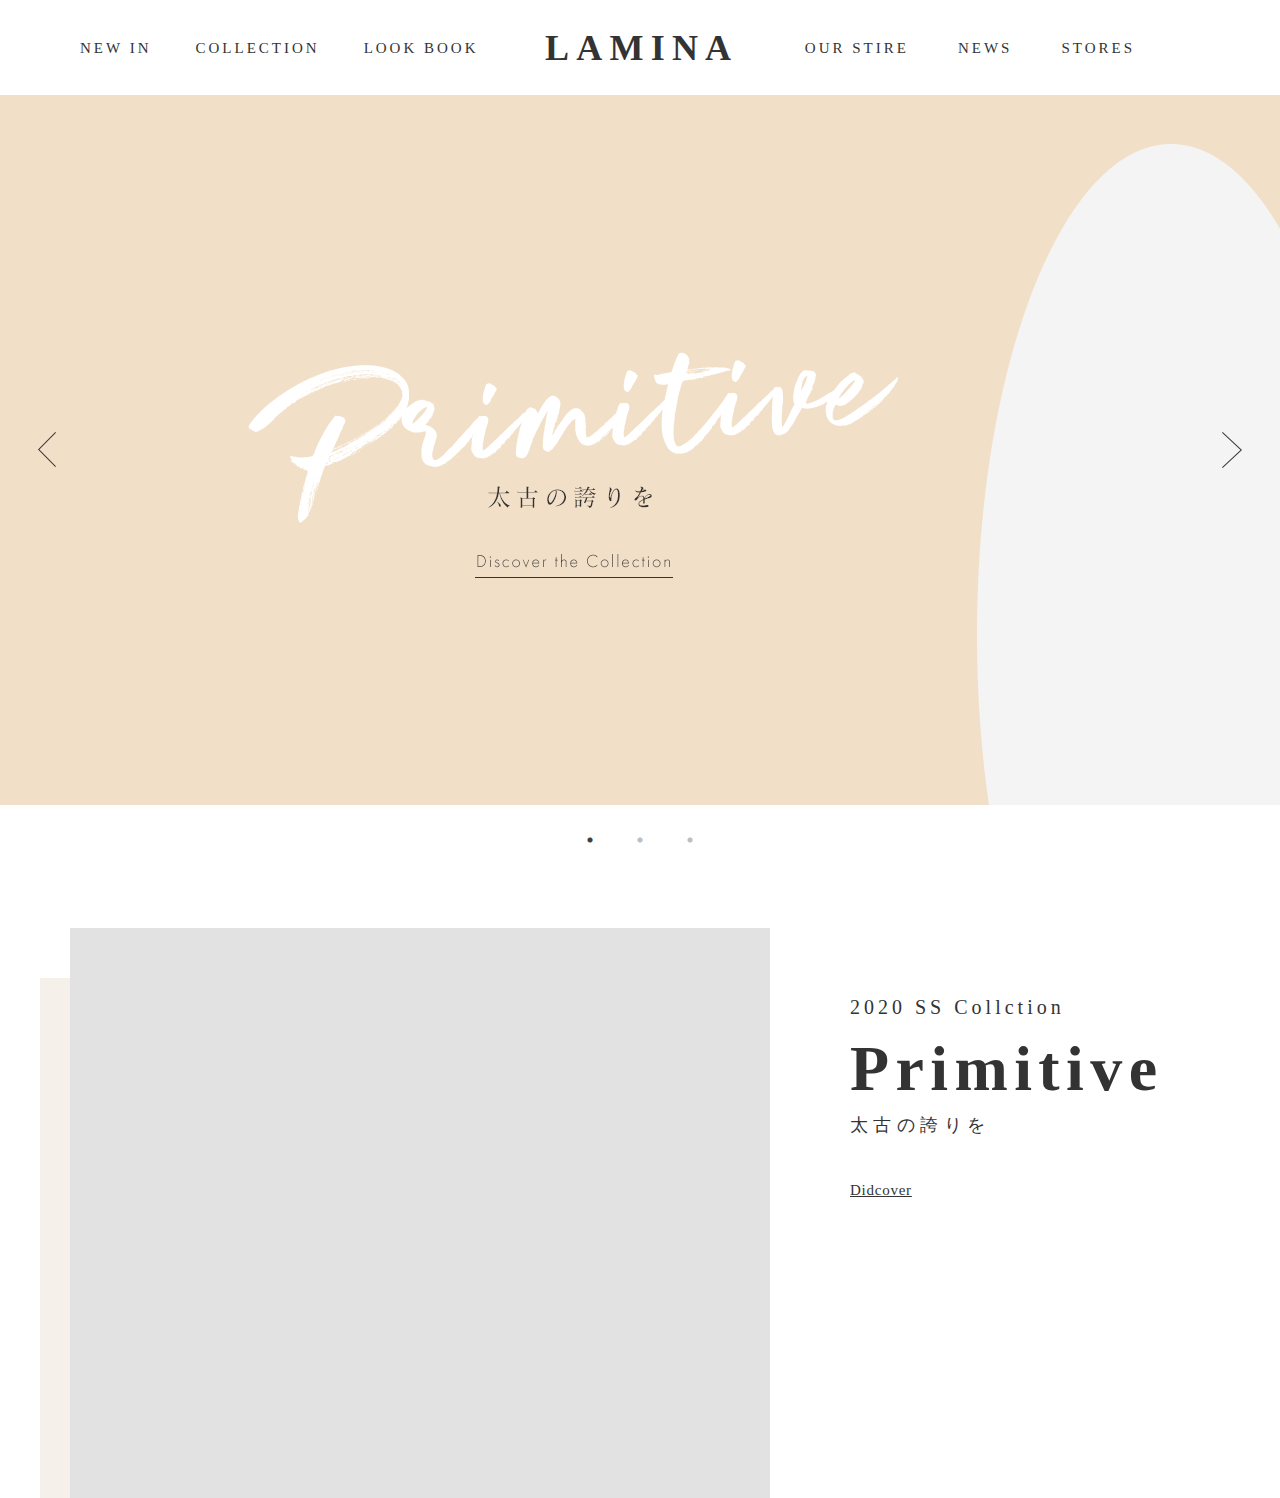
==== LAMINA/index.html @ 2ee68b8f "Initial Commit Message" ====
<!DOCTYPE html>
<html lang="ja">
<head>
	<meta charset="UTF-8">
	<link rel="stylesheet" href="Reset.css">
	<link rel="stylesheet" href="main.css">
	<link rel="stylesheet" href="slick-theme.css">
	<link rel="stylesheet" href="slick.css">
	<title>LAMINA</title>
</head>
<body>

	<header>
		<div class="container">
			<div class="inner">
				<ul class="hd_left">
					<a href="#"><li class="nav_icon">NEW IN</li></a>
					<a href="#"><li class="nav_icon">COLLECTION</li></a>
					<a href="#"><li class="nav_icon">LOOK BOOK</li></a>
				</ul>
				<div class="hd_ttl_inner">
					<a href="#"><h1 class="hd_ttl">LAMINA</h1></a>
				</div>
				<ul class="hd_right">
					<a href="#"><li class="nav_icon">OUR STIRE</li></a>
					<a href="#"><li class="nav_icon">NEWS</li></a>
					<a href="#"><li class="nav_icon">STORES</li></a>
				</ul>
			</div>
		</div>
	</header>
	
	<section class="top_wrap">
		<div class="container slide-container">
			<ul class="slide">
				<li><img src="img/mv_img.png" alt=""></li>
				<li><img src="img/mv_imge1.png" alt=""></li>				
				<li><img src="img/mv_imge2.png" alt=""></li>				
			</ul>
		</div>
	</section>
	
	<section class="news-wrap">
		<div class="inner">
		<div class="news">
			<div class="left">
				<div class="news_img"></div>
			</div>
			<div class="right">
			<a href="#">
				<p class="sub_time_txt">2020 SS Collction</p>
				<h2 class="main_txt">Primitive</h2>
				<p class="sub_txt">太古の誇りを</p>
				<p class="click_txt">Didcover</p>
				</a>
			</div>
		</div>
		</div>
	</section>
	<script src="https://ajax.googleapis.com/ajax/libs/jquery/1.11.0/jquery.min.js"></script>
	<script src="js/slick.min.js"></script>
	<script>
	$(document).ready(function(){
    $('.slide').slick({
    	autoplay: true,
		autoplaySpeed: 3000,
		dots: true,
		prevArrow: '<img src="img/arrows_left.png" class="arrow prev-arrow">',
    	nextArrow: '<img src="img/arrows_right.png" class="arrow next-arrow">'
  });
});
	</script>
</body>
</html>
---- LAMINA/main.css ----
@charset "utf-8"

*,
*:after,
*:before {
	box-sizing: border-box;
}

body {
	margin: 0;
	padding: 0;
}

header {
	margin: 0;
	background: white;
}

.container {
	margin: 0 auto;
	max-width: 1600px;
}

.inner {
	margin: 0 auto;
	display: flex;
	align-items: center;
	justify-content: space-between;
	height: 95px;
	max-width: 1200px;
/*	outline: 1px solid red;*/
}
.hd_left {
	list-style-type: none;
}
.hd_left .nav_icon {
	display: inline-block;	
	font-size: 15px;
	letter-spacing: 0.2em;
	font-family:   "Bodoni URW";
	margin-left: 40px;
}
.hd_ttl_inner > a{
	text-decoration: none;
}
.hd_ttl_inner .hd_ttl {
	font-size: 36px;
	letter-spacing: 0.2em;
	font-family:   "Bodoni URW";
}
.hd_right {
	list-style-type: none;
	margin-right: 60px;
}
.hd_right .nav_icon {
	display: inline-block;	
	font-size: 15px;
	letter-spacing: 0.2em;
	font-family:   "Bodoni URW";
	margin-right: 45px;
}

.top_wrap{
	height: 780px;
/*	background: #333;*/
}
.slide{
	list-style-type: none;
	position: relative
}

.arrow{
	position: absolute;
	top: 337px;
	z-index: 1;
	cursor: pointer;
/*	outline: 1px solid red;*/
}
.prev-arrow{
	left: 38px;
}
.next-arrow{
	right: 38px;
}
.news-wrap{
/*	height: 1000px;*/
/*	background: red;*/
}
.news-wrap .news {
	display: flex;
	height: 100%;
}
.news-wrap .left {
	margin-left: 30px;
	margin-top: 53px;
	width: 700px;
	height: 570px;
	background: #e2e2e2;
	box-shadow: -30px 50px 0 #f5f0e9;
}
.news-wrap .right{
	margin-top: 53px;
	padding-top: 60px;
	padding-left: 80px;
}
.news-wrap .right a{
	text-decoration: none;
}
.sub_time_txt {
	font-family:   "[Futura]";
	font-size: 20px;
	line-height: 38px;
	letter-spacing: 0.2em;
}
.main_txt {
	font-family:"Didot";
	font-size: 64px;
	line-height: 86px;
	letter-spacing: 0.1em;
}
.sub_txt {
	font-size: 18px;
	line-height: 26px;
	letter-spacing: 0.3em;
}
.click_txt{
	font-size: 15px;
	margin-top: 40px;
	line-height: 24px;
	letter-spacing: 0.05em;
	text-decoration:underline;
}
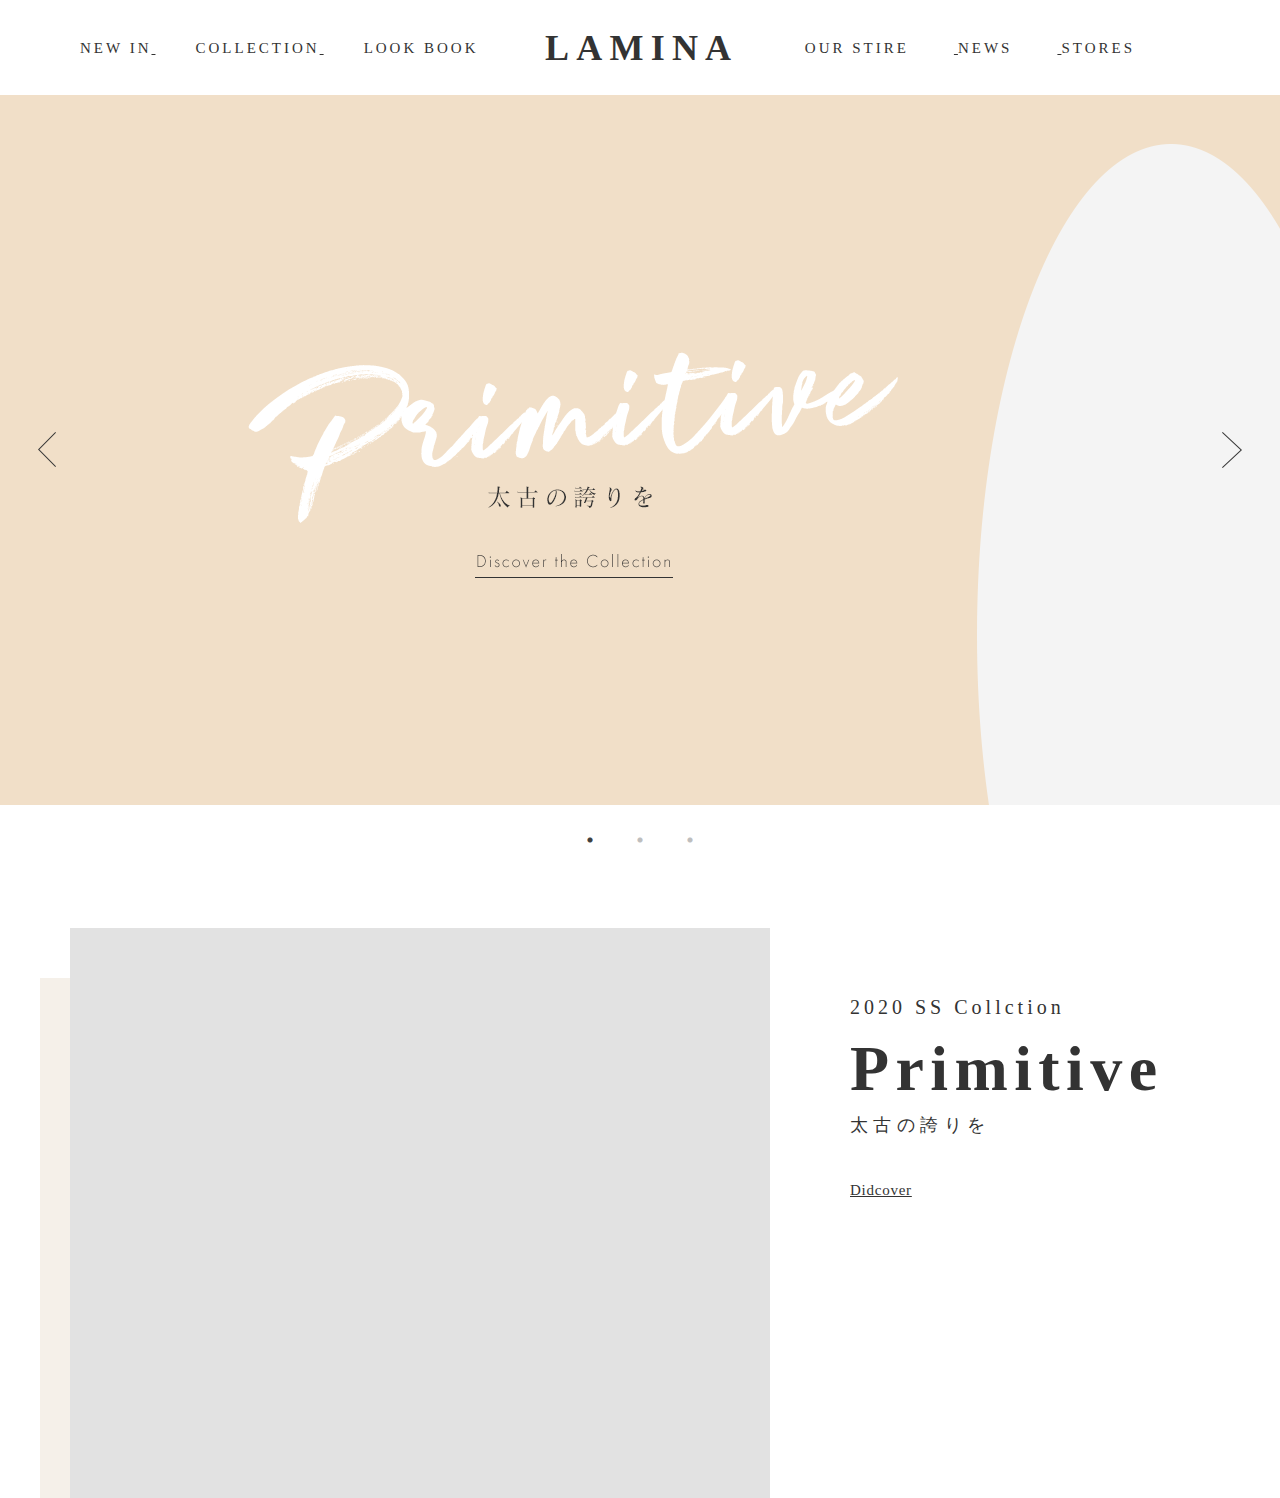
==== commit c8212ff3: "update" ====
--- a/LAMINA/index.html
+++ b/LAMINA/index.html
@@ -1,5 +1,6 @@
 <!DOCTYPE html>
 <html lang="ja">
+
 <head>
 	<meta charset="UTF-8">
 	<link rel="stylesheet" href="Reset.css">
@@ -8,67 +9,84 @@
 	<link rel="stylesheet" href="slick.css">
 	<title>LAMINA</title>
 </head>
+
 <body>
 
 	<header>
 		<div class="container">
 			<div class="inner">
 				<ul class="hd_left">
-					<a href="#"><li class="nav_icon">NEW IN</li></a>
-					<a href="#"><li class="nav_icon">COLLECTION</li></a>
-					<a href="#"><li class="nav_icon">LOOK BOOK</li></a>
+					<a href="#">
+						<li class="nav_icon">NEW IN</li>
+					</a>
+					<a href="#">
+						<li class="nav_icon">COLLECTION</li>
+					</a>
+					<a href="#">
+						<li class="nav_icon">LOOK BOOK</li>
+					</a>
 				</ul>
 				<div class="hd_ttl_inner">
-					<a href="#"><h1 class="hd_ttl">LAMINA</h1></a>
+					<a href="#">
+						<h1 class="hd_ttl">LAMINA</h1>
+					</a>
 				</div>
 				<ul class="hd_right">
-					<a href="#"><li class="nav_icon">OUR STIRE</li></a>
-					<a href="#"><li class="nav_icon">NEWS</li></a>
-					<a href="#"><li class="nav_icon">STORES</li></a>
+					<a href="#">
+						<li class="nav_icon">OUR STIRE</li>
+					</a>
+					<a href="#">
+						<li class="nav_icon">NEWS</li>
+					</a>
+					<a href="#">
+						<li class="nav_icon">STORES</li>
+					</a>
 				</ul>
 			</div>
 		</div>
 	</header>
-	
+
 	<section class="top_wrap">
 		<div class="container slide-container">
 			<ul class="slide">
 				<li><img src="img/mv_img.png" alt=""></li>
-				<li><img src="img/mv_imge1.png" alt=""></li>				
-				<li><img src="img/mv_imge2.png" alt=""></li>				
+				<li><img src="img/mv_imge1.png" alt=""></li>
+				<li><img src="img/mv_imge2.png" alt=""></li>
 			</ul>
 		</div>
 	</section>
-	
+
 	<section class="news-wrap">
 		<div class="inner">
-		<div class="news">
-			<div class="left">
-				<div class="news_img"></div>
+			<div class="news">
+				<div class="left">
+					<div class="news_img"></div>
+				</div>
+				<div class="right">
+					<a href="#">
+						<p class="sub_time_txt">2020 SS Collction</p>
+						<h2 class="main_txt">Primitive</h2>
+						<p class="sub_txt">太古の誇りを</p>
+						<p class="click_txt">Didcover</p>
+					</a>
+				</div>
 			</div>
-			<div class="right">
-			<a href="#">
-				<p class="sub_time_txt">2020 SS Collction</p>
-				<h2 class="main_txt">Primitive</h2>
-				<p class="sub_txt">太古の誇りを</p>
-				<p class="click_txt">Didcover</p>
-				</a>
-			</div>
-		</div>
 		</div>
 	</section>
 	<script src="https://ajax.googleapis.com/ajax/libs/jquery/1.11.0/jquery.min.js"></script>
 	<script src="js/slick.min.js"></script>
 	<script>
-	$(document).ready(function(){
-    $('.slide').slick({
-    	autoplay: true,
-		autoplaySpeed: 3000,
-		dots: true,
-		prevArrow: '<img src="img/arrows_left.png" class="arrow prev-arrow">',
-    	nextArrow: '<img src="img/arrows_right.png" class="arrow next-arrow">'
-  });
-});
+		$(document).ready(function() {
+			$('.slide').slick({
+				autoplay: true,
+				autoplaySpeed: 3000,
+				dots: true,
+				prevArrow: '<img src="img/arrows_left.png" class="arrow prev-arrow">',
+				nextArrow: '<img src="img/arrows_right.png" class="arrow next-arrow">'
+			});
+		});
+
 	</script>
 </body>
-</html>+
+</html>
